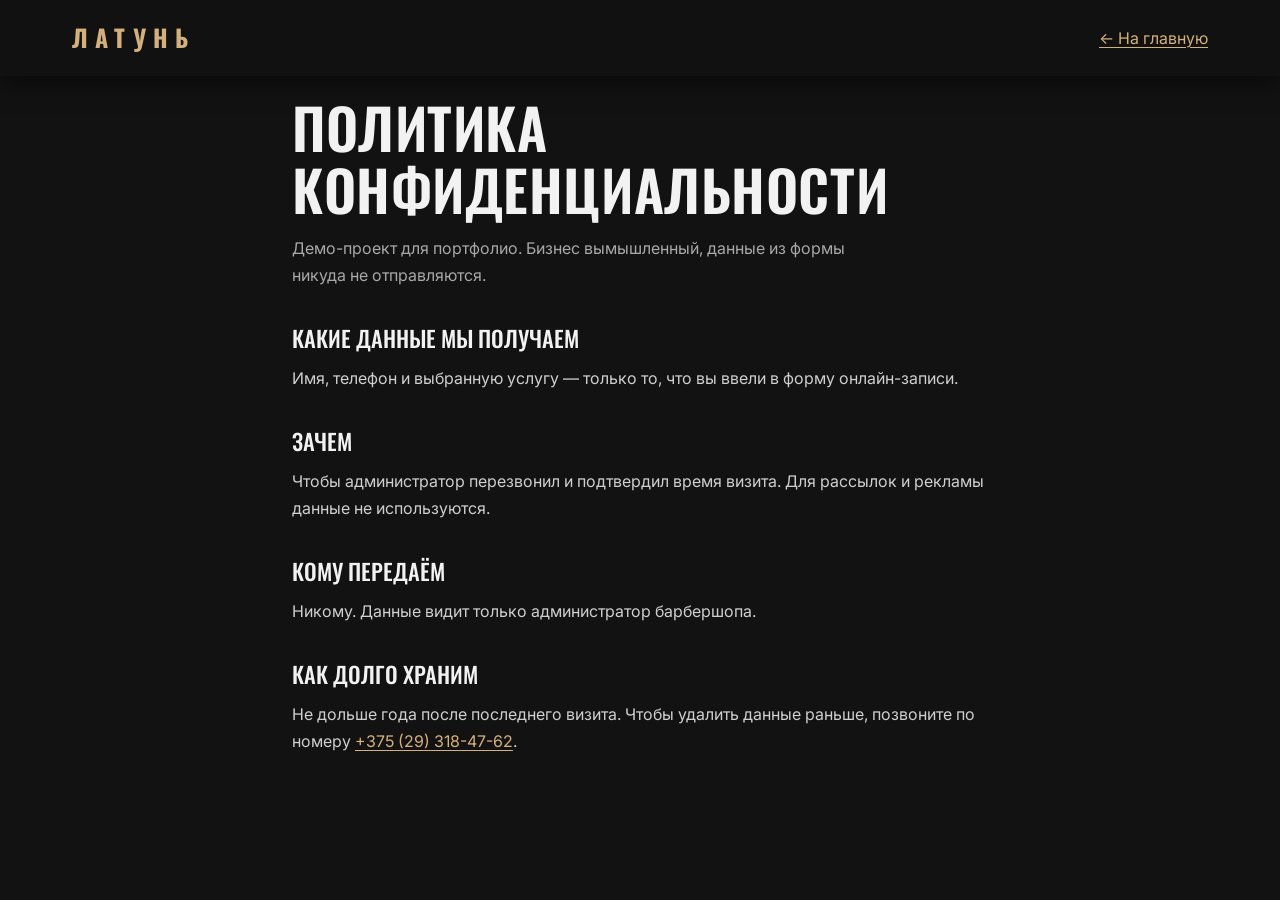
==== privacy.html @ 8900e9d7 "Латунь: адаптивный лендинг барбершопа со слайдером, галереей и формой записи (демо)" ====
<!DOCTYPE html>
<html lang="ru">
<head>
  <meta charset="UTF-8">
  <meta name="viewport" content="width=device-width, initial-scale=1">
  <title>Политика конфиденциальности — Барбершоп «Латунь»</title>
  <meta name="description" content="Как барбершоп «Латунь» обрабатывает имя и телефон из формы онлайн-записи.">
  <meta name="robots" content="noindex">
  <meta name="theme-color" content="#121212">
  <link rel="icon" href="img/favicon.svg" type="image/svg+xml">

  <link rel="preconnect" href="https://fonts.googleapis.com">
  <link rel="preconnect" href="https://fonts.gstatic.com" crossorigin>
  <link href="https://fonts.googleapis.com/css2?family=Inter:wght@400;500;600&family=Oswald:wght@400;500;600;700&display=swap" rel="stylesheet">
  <link rel="stylesheet" href="css/styles.css">
</head>
<body>
  <header class="header is-scrolled">
    <div class="container header__inner">
      <a href="index.html" class="logo" aria-label="Латунь — на главную">ЛАТУНЬ</a>
      <a href="index.html" class="link">&larr; На главную</a>
    </div>
  </header>

  <main class="section privacy">
    <div class="container">
      <h1 class="section__title">Политика конфиденциальности</h1>
      <p class="section__lead">Демо-проект для портфолио. Бизнес вымышленный, данные из формы никуда не отправляются.</p>

      <h2>Какие данные мы получаем</h2>
      <p>Имя, телефон и выбранную услугу — только то, что вы ввели в форму онлайн-записи.</p>

      <h2>Зачем</h2>
      <p>Чтобы администратор перезвонил и подтвердил время визита. Для рассылок и рекламы данные не используются.</p>

      <h2>Кому передаём</h2>
      <p>Никому. Данные видит только администратор барбершопа.</p>

      <h2>Как долго храним</h2>
      <p>Не дольше года после последнего визита. Чтобы удалить данные раньше, позвоните по номеру <a class="link" href="tel:+375293184762">+375 (29) 318-47-62</a>.</p>
    </div>
  </main>
</body>
</html>
---- css/styles.css ----
/* ==========================================================================
   Барбершоп «Латунь» — стили
   Mobile-first: базовые стили для телефонов, дальше брейкпоинты
   480 / 768 / 1024 / 1280
   ========================================================================== */

/* ---------- Переменные ---------- */
:root {
  --bg: #121212;
  --bg-alt: #1a1a1a;
  --surface: #202020;
  --line: #2e2e2e;
  --text: #f2f2f2;
  --text-muted: #a8a8a8;
  --brass: #b5895a;
  --brass-light: #d4b07c;
  --on-brass: #121212;
  --danger: #ff8a7a;

  --font-head: "Oswald", "Arial Narrow", sans-serif;
  --font-body: "Inter", system-ui, -apple-system, "Segoe UI", sans-serif;

  --space-1: 0.5rem;
  --space-2: 1rem;
  --space-3: 1.5rem;
  --space-4: 2rem;
  --space-5: 3rem;
  --space-6: 4.5rem;
  --space-7: 6rem;

  --radius: 4px;
  --header-h: 68px;
  --container: 1200px;
  --shadow: 0 10px 30px rgba(0, 0, 0, 0.45);
  --shadow-lift: 0 18px 40px rgba(0, 0, 0, 0.6);
  --ease: cubic-bezier(0.22, 0.61, 0.36, 1);
}

/* ---------- Сброс и база ---------- */
*,
*::before,
*::after { box-sizing: border-box; }

html {
  scroll-behavior: smooth;
  scroll-padding-top: var(--header-h);
  -webkit-text-size-adjust: 100%;
}

body {
  margin: 0;
  background: var(--bg);
  color: var(--text);
  font-family: var(--font-body);
  font-size: 1rem;
  line-height: 1.65;
  overflow-x: hidden;
  -webkit-font-smoothing: antialiased;
}

/* --scrollbar ставит JS: компенсирует исчезнувшую полосу прокрутки, чтобы вёрстка не дёргалась */
body.is-locked { overflow: hidden; padding-right: var(--scrollbar, 0px); }
body.is-locked .header { padding-right: var(--scrollbar, 0px); }
/* секции получают фокус программно после перехода по якорю — рамка не нужна */
[tabindex="-1"]:focus { outline: none; }
[hidden] { display: none !important; }

img { display: block; max-width: 100%; height: auto; }
a { color: inherit; text-decoration: none; }
ul { margin: 0; padding: 0; list-style: none; }
h1, h2, h3, p, figure, blockquote, dl, dd { margin: 0; }
button, input, select { font: inherit; color: inherit; }
button { cursor: pointer; }

svg {
  fill: none;
  stroke: currentColor;
  stroke-width: 2;
  stroke-linecap: round;
  stroke-linejoin: round;
}

:focus-visible {
  outline: 2px solid var(--brass-light);
  outline-offset: 3px;
}

.skip-link {
  position: absolute;
  left: var(--space-2);
  top: -100px;
  z-index: 200;
  min-height: 44px;
  padding: var(--space-1) var(--space-2);
  background: var(--brass);
  color: var(--on-brass);
  font-weight: 600;
}
.skip-link:focus { top: var(--space-2); }

.container {
  width: 100%;
  max-width: var(--container);
  margin-inline: auto;
  padding-inline: 1.25rem;
}

/* ---------- Типографика ---------- */
.eyebrow {
  margin-bottom: var(--space-2);
  color: var(--brass-light);
  font-family: var(--font-head);
  font-size: 0.85rem;
  font-weight: 500;
  letter-spacing: 0.25em;
  text-transform: uppercase;
}

.section__title,
.booking__title {
  font-family: var(--font-head);
  font-size: clamp(2rem, 7vw, 3.5rem);
  font-weight: 600;
  line-height: 1.1;
  text-transform: uppercase;
  letter-spacing: 0.01em;
}

.section__lead {
  max-width: 36rem;
  margin-top: var(--space-2);
  color: var(--text-muted);
}

.link {
  color: var(--brass-light);
  text-decoration: underline;
  text-underline-offset: 3px;
  transition: color 0.2s;
}
.link:hover { color: var(--text); }

/* ---------- Кнопки ---------- */
.btn {
  display: inline-flex;
  align-items: center;
  justify-content: center;
  min-height: 46px;
  padding: 0.7rem 1.4rem;
  border: 1px solid var(--brass);
  border-radius: var(--radius);
  font-family: var(--font-head);
  font-size: 0.95rem;
  font-weight: 500;
  letter-spacing: 0.12em;
  text-transform: uppercase;
  text-align: center;
  transition: background-color 0.25s var(--ease), color 0.25s var(--ease),
              transform 0.25s var(--ease), box-shadow 0.25s var(--ease);
}
.btn--lg { min-height: 54px; padding: 0.9rem 2rem; }

.btn--accent { background: var(--brass); color: var(--on-brass); }
.btn--accent:hover {
  background: var(--brass-light);
  border-color: var(--brass-light);
  transform: translateY(-2px);
  box-shadow: 0 10px 24px rgba(0, 0, 0, 0.5);
}

.btn--outline { background: transparent; color: var(--text); }
.btn--outline:hover {
  background: rgba(181, 137, 90, 0.12);
  color: var(--brass-light);
  transform: translateY(-2px);
}

.icon-btn {
  display: inline-grid;
  place-items: center;
  width: 48px;
  height: 48px;
  flex-shrink: 0;
  padding: 0;
  border: 1px solid var(--line);
  border-radius: 50%;
  background: var(--surface);
  color: var(--text);
  transition: border-color 0.2s, color 0.2s, background-color 0.2s;
}
.icon-btn svg { width: 22px; height: 22px; }
.icon-btn:hover { border-color: var(--brass); color: var(--brass-light); }

/* ---------- Шапка ---------- */
.header {
  position: fixed;
  inset: 0 0 auto;
  z-index: 100;
  height: var(--header-h);
  transition: background-color 0.3s, box-shadow 0.3s;
}
.header.is-scrolled,
.header.is-open {
  background: rgba(18, 18, 18, 0.96);
  box-shadow: 0 6px 24px rgba(0, 0, 0, 0.5);
}

.header__inner {
  display: flex;
  align-items: center;
  justify-content: space-between;
  height: 100%;
}

.logo {
  display: inline-flex;
  align-items: center;
  min-height: 44px;
  font-family: var(--font-head);
  font-size: 1.5rem;
  font-weight: 700;
  letter-spacing: 0.3em;
  color: var(--brass-light);
}

/* Мобильное меню: выезжающая панель */
.nav {
  position: fixed;
  top: var(--header-h);
  left: 0;
  right: 0;
  display: flex;
  flex-direction: column;
  gap: var(--space-4);
  height: calc(100dvh - var(--header-h));
  padding: var(--space-4) 1.25rem;
  background: var(--bg);
  opacity: 0;
  visibility: hidden;
  transform: translateY(-12px);
  transition: opacity 0.3s var(--ease), transform 0.3s var(--ease), visibility 0.3s;
}
.nav.is-open { opacity: 1; visibility: visible; transform: none; }

.nav__list { display: flex; flex-direction: column; gap: var(--space-1); }
.nav__link {
  display: block;
  padding: var(--space-1) 0;
  font-family: var(--font-head);
  font-size: 1.75rem;
  text-transform: uppercase;
  letter-spacing: 0.06em;
  border-bottom: 1px solid var(--line);
  transition: color 0.2s;
}
.nav__link:hover,
.nav__link.is-active { color: var(--brass-light); }

.burger {
  display: flex;
  flex-direction: column;
  justify-content: center;
  gap: 6px;
  width: 48px;
  height: 48px;
  padding: 12px;
  border: 0;
  background: transparent;
}
.burger span {
  display: block;
  height: 2px;
  background: var(--text);
  transition: transform 0.3s var(--ease), opacity 0.2s;
}
.burger[aria-expanded="true"] span:nth-child(1) { transform: translateY(8px) rotate(45deg); }
.burger[aria-expanded="true"] span:nth-child(2) { opacity: 0; }
.burger[aria-expanded="true"] span:nth-child(3) { transform: translateY(-8px) rotate(-45deg); }

/* ---------- Hero ---------- */
.hero {
  position: relative;
  display: flex;
  flex-direction: column;
  justify-content: flex-end;
  min-height: 100vh;
  min-height: 100svh;
  padding: calc(var(--header-h) + var(--space-5)) 0 var(--space-4);
  isolation: isolate;
}
.hero__bg {
  position: absolute;
  inset: 0;
  z-index: -2;
  width: 100%;
  height: 100%;
  object-fit: cover;
}
.hero::after {
  content: "";
  position: absolute;
  inset: 0;
  z-index: -1;
  background:
    linear-gradient(180deg, rgba(18, 18, 18, 0.55) 0%, rgba(18, 18, 18, 0.7) 55%, #121212 100%);
}

.hero__content { margin-bottom: var(--space-5); }
.hero__title {
  font-family: var(--font-head);
  font-size: clamp(2.9rem, 12vw, 7.5rem);
  font-weight: 700;
  line-height: 0.95;
  text-transform: uppercase;
}
.hero__title span { display: block; color: var(--brass-light); }
.hero__subtitle {
  max-width: 32rem;
  margin-top: var(--space-3);
  font-size: clamp(1.05rem, 2.4vw, 1.3rem);
  color: #dcdcdc;
}
.hero__actions {
  display: flex;
  flex-direction: column;
  gap: var(--space-2);
  margin-top: var(--space-4);
}

.facts {
  display: grid;
  grid-template-columns: repeat(3, 1fr);
  border-top: 1px solid rgba(212, 176, 124, 0.35);
}
.facts__item { padding: var(--space-3) var(--space-1) 0 0; }
.facts__item strong {
  display: block;
  font-family: var(--font-head);
  font-size: clamp(1.6rem, 6vw, 2.75rem);
  font-weight: 600;
  line-height: 1;
  color: var(--brass-light);
}
.facts__item span {
  display: block;
  margin-top: 0.35rem;
  font-size: 0.85rem;
  color: var(--text-muted);
}

/* ---------- Секции ---------- */
.section { padding-block: var(--space-6); }
.section--alt { background: var(--bg-alt); }
.section__head { margin-bottom: var(--space-5); }

.card {
  background: var(--surface);
  border: 1px solid var(--line);
  border-radius: var(--radius);
  transition: transform 0.35s var(--ease), box-shadow 0.35s var(--ease), border-color 0.35s;
}
.card:hover {
  transform: translateY(-4px);
  border-color: rgba(181, 137, 90, 0.55);
  box-shadow: var(--shadow-lift);
}

/* ---------- Услуги ---------- */
.services {
  display: grid;
  grid-template-columns: 1fr;
  gap: var(--space-2);
}
.service {
  display: flex;
  flex-direction: column;
  padding: var(--space-4) var(--space-3);
}
.service__icon {
  width: 44px;
  height: 44px;
  margin-bottom: var(--space-3);
  color: var(--brass);
  stroke-width: 2.2;
}
.service__name {
  font-family: var(--font-head);
  font-size: 1.4rem;
  font-weight: 500;
  text-transform: uppercase;
  letter-spacing: 0.03em;
}
.service__desc {
  flex-grow: 1;
  margin-top: var(--space-1);
  color: var(--text-muted);
  font-size: 0.95rem;
}
.service__meta {
  display: flex;
  align-items: baseline;
  justify-content: space-between;
  margin-top: var(--space-3);
  padding-top: var(--space-2);
  border-top: 1px solid var(--line);
}
.service__time { color: var(--text-muted); font-size: 0.9rem; }
.service__price {
  font-family: var(--font-head);
  font-size: 1.6rem;
  font-weight: 600;
  color: var(--brass-light);
}
.services__cat {
  grid-column: 1 / -1;
  margin-top: var(--space-4);
  font-family: var(--font-head);
  font-size: 1rem;
  font-weight: 500;
  letter-spacing: 0.14em;
  text-transform: uppercase;
  color: var(--brass-light);
}
.services__cat:first-child { margin-top: 0; }
.service__tag {
  display: inline-block;
  margin-left: 0.35rem;
  padding: 0.15rem 0.45rem;
  vertical-align: middle;
  border: 1px solid var(--brass);
  border-radius: var(--radius);
  color: var(--brass-light);
  font-family: var(--font-body);
  font-size: 0.7rem;
  font-weight: 600;
  letter-spacing: 0.06em;
  text-transform: lowercase;
}
.service--cta {
  justify-content: center;
  background: var(--brass);
  border-color: var(--brass);
  color: var(--on-brass);
}
.service--cta .service__desc { color: rgba(18, 18, 18, 0.8); }
.service--cta:hover { background: var(--brass-light); border-color: var(--brass-light); }
.service__link {
  margin-top: var(--space-3);
  font-family: var(--font-head);
  font-weight: 600;
  letter-spacing: 0.12em;
  text-transform: uppercase;
}

/* ---------- О нас ---------- */
.about {
  display: grid;
  gap: var(--space-5);
  align-items: center;
}
.about__media img {
  width: 100%;
  aspect-ratio: 4 / 5;
  object-fit: cover;
  border-radius: var(--radius);
  box-shadow: var(--shadow);
}
.about__text p:not(.eyebrow) {
  margin-top: var(--space-2);
  color: #cfcfcf;
}
.about__text .section__title { margin-bottom: var(--space-1); }
.about__text .about__sign { color: var(--text-muted); font-style: italic; }

/* единый тёплый тон для всех фото, чтобы снимки из разных источников смотрелись как один зал */
.hero__bg,
.about__media img,
.gallery__item img { filter: sepia(0.18) saturate(0.8) contrast(1.05); }

.perks {
  display: grid;
  gap: var(--space-2);
  margin-top: var(--space-4);
}
.perks__item {
  display: flex;
  gap: var(--space-2);
  align-items: flex-start;
  color: var(--text-muted);
}
.perks__item strong { color: var(--text); font-weight: 600; }
.perks__item svg {
  flex-shrink: 0;
  width: 26px;
  height: 26px;
  margin-top: 2px;
  color: var(--brass);
}

/* ---------- Мастера ---------- */
.masters {
  display: grid;
  grid-template-columns: 1fr;
  gap: var(--space-3);
}
.master { overflow: hidden; }
.master__photo {
  position: relative;
  overflow: hidden;
  aspect-ratio: 5 / 6;
}
.master__photo img {
  width: 100%;
  height: 100%;
  object-fit: cover;
  filter: sepia(0.18) saturate(0.6) contrast(1.05);
  transition: transform 0.6s var(--ease), filter 0.6s var(--ease);
}
.master:hover .master__photo img {
  transform: scale(1.07);
  filter: sepia(0.18) saturate(0.8) contrast(1.05);
}
.master__badge {
  position: absolute;
  left: var(--space-2);
  top: var(--space-2);
  padding: 0.55rem 0.9rem;
  background: var(--brass);
  color: var(--on-brass);
  font-family: var(--font-head);
  font-size: 0.8rem;
  font-weight: 600;
  letter-spacing: 0.12em;
  text-transform: uppercase;
}
.master__badge--muted {
  background: rgba(18, 18, 18, 0.85);
  color: var(--text);
  letter-spacing: 0.06em;
}
.master__body { padding: var(--space-3); }
.master__name {
  font-family: var(--font-head);
  font-size: 1.6rem;
  font-weight: 500;
  text-transform: uppercase;
}
.master__exp { color: var(--brass-light); font-weight: 500; }
.master__spec { margin-top: 0.25rem; color: var(--text-muted); font-size: 0.95rem; }

/* ---------- Галерея ---------- */
.gallery {
  display: grid;
  grid-template-columns: repeat(2, 1fr);
  gap: var(--space-1);
}
.gallery__item {
  display: block;
  width: 100%;
  padding: 0;
  overflow: hidden;
  border: 0;
  border-radius: var(--radius);
  background: var(--surface);
  aspect-ratio: 1;
}
.gallery__item img {
  width: 100%;
  height: 100%;
  object-fit: cover;
  transition: transform 0.5s var(--ease), opacity 0.3s;
}
.gallery__item:hover img { transform: scale(1.06); opacity: 0.85; }

/* ---------- Лайтбокс ---------- */
.lightbox {
  position: fixed;
  inset: 0;
  z-index: 300;
  display: grid;
  place-items: center;
  padding: var(--space-5) var(--space-2);
  background: rgba(8, 8, 8, 0.94);
  animation: fade-in 0.25s var(--ease);
}
.lightbox__figure { max-width: min(1100px, 100%); }
.lightbox__figure img {
  max-height: 78vh;
  margin-inline: auto;
  border-radius: var(--radius);
  box-shadow: var(--shadow-lift);
}
.lightbox__figure figcaption {
  margin-top: var(--space-2);
  text-align: center;
  color: var(--text-muted);
}
.lightbox__close { position: absolute; top: var(--space-2); right: var(--space-2); }
.lightbox__nav { position: absolute; bottom: var(--space-2); }
.lightbox__nav--prev { left: calc(50% - 60px); }
.lightbox__nav--next { right: calc(50% - 60px); }

@keyframes fade-in { from { opacity: 0; } }

/* ---------- Отзывы ---------- */
.slider { max-width: 860px; margin-inline: auto; }
.slider__viewport { overflow: hidden; touch-action: pan-y; }
.slider__track {
  display: flex;
  transition: transform 0.55s var(--ease);
}
.review {
  flex: 0 0 100%;
  padding: var(--space-2) var(--space-1);
  text-align: center;
}
.review__stars {
  font-size: 1.4rem;
  letter-spacing: 0.2em;
  color: var(--brass-light);
}
.review__star-off { color: #555; }
.review__text {
  margin-top: var(--space-3);
  font-family: var(--font-head);
  font-size: clamp(1.15rem, 3vw, 1.55rem);
  font-weight: 400;
  line-height: 1.45;
}
.review__author {
  margin-top: var(--space-3);
  color: var(--text-muted);
  letter-spacing: 0.15em;
  text-transform: uppercase;
  font-size: 0.85rem;
}
.review__author time {
  display: block;
  margin-top: 0.2rem;
  letter-spacing: 0.04em;
  text-transform: none;
  color: #8a8a8a;
}
.review__reply {
  max-width: 600px;
  margin: var(--space-3) auto 0;
  padding: var(--space-2) var(--space-3);
  border-left: 2px solid var(--brass);
  background: var(--surface);
  text-align: left;
  font-size: 0.9rem;
  color: #cfcfcf;
}
.review__reply-title {
  margin-bottom: 0.25rem;
  font-size: 0.75rem;
  font-weight: 600;
  letter-spacing: 0.12em;
  text-transform: uppercase;
  color: var(--brass-light);
}

/* на телефоне точки — отдельной строкой над стрелками, иначе стрелки не помещаются */
.slider__controls {
  display: flex;
  flex-wrap: wrap;
  align-items: center;
  justify-content: center;
  gap: var(--space-1) var(--space-3);
  margin-top: var(--space-4);
}
.slider__dots { display: flex; flex-basis: 100%; justify-content: center; order: -1; gap: 2px; }
.slider__dot {
  width: 28px;
  height: 44px;
  padding: 0;
  border: 0;
  background: transparent;
  position: relative;
}
.slider__dot::before {
  content: "";
  position: absolute;
  inset: 50% auto auto 50%;
  width: 8px;
  height: 8px;
  border-radius: 50%;
  background: #555;
  transform: translate(-50%, -50%);
  transition: background-color 0.3s, width 0.3s;
}
.slider__dot[aria-current="true"]::before { width: 22px; border-radius: 4px; background: var(--brass); }

/* ---------- Запись ---------- */
.booking {
  position: relative;
  background:
    linear-gradient(rgba(18, 18, 18, 0.88), rgba(18, 18, 18, 0.92)),
    url("https://images.unsplash.com/photo-1503951914875-452162b0f3f1?w=1600&q=60&fit=crop") center / cover;
}
.booking__inner {
  display: grid;
  gap: var(--space-5);
  align-items: center;
}
.booking__title { font-size: clamp(2.1rem, 7vw, 4rem); }
.booking__text p:not(.eyebrow) {
  max-width: 30rem;
  margin-top: var(--space-3);
  color: #cfcfcf;
}
.booking__text .booking__promo {
  padding-left: var(--space-2);
  border-left: 2px solid var(--brass);
  color: var(--text);
}
.booking__promo strong { color: var(--brass-light); letter-spacing: 0.06em; }
.booking__box {
  padding: var(--space-4) var(--space-3);
  background: var(--bg-alt);
  border: 1px solid var(--line);
  border-radius: var(--radius);
  box-shadow: var(--shadow);
}

.form { display: grid; gap: var(--space-3); }
.form__field { display: grid; gap: 0.4rem; }
.form__field label {
  font-size: 0.85rem;
  font-weight: 600;
  letter-spacing: 0.08em;
  text-transform: uppercase;
  color: var(--text-muted);
}
.form__field input,
.form__field select {
  width: 100%;
  min-height: 52px;
  padding: 0.75rem 1rem;
  background: var(--bg);
  border: 1px solid #3a3a3a;
  border-radius: var(--radius);
  transition: border-color 0.2s;
}
.form__field select {
  appearance: none;
  background-image: url("data:image/svg+xml,%3Csvg xmlns='http://www.w3.org/2000/svg' viewBox='0 0 24 24' fill='none' stroke='%23d4b07c' stroke-width='2'%3E%3Cpath d='M6 9l6 6 6-6'/%3E%3C/svg%3E");
  background-repeat: no-repeat;
  background-position: right 1rem center;
  background-size: 18px;
  padding-right: 3rem;
}
.form__field input::placeholder { color: #8a8a8a; }
.form__field input:hover,
.form__field select:hover { border-color: #555; }
.form__field input:focus,
.form__field select:focus { border-color: var(--brass); }
.form__field input[aria-invalid="true"] { border-color: var(--danger); }
.form__error {
  min-height: 1.2em;
  font-size: 0.85rem;
  color: var(--danger);
}
.form__submit { width: 100%; }
.form__note { font-size: 0.8rem; color: var(--text-muted); }

.form-success {
  text-align: center;
  padding: var(--space-3) 0;
  animation: fade-in 0.4s var(--ease);
}
.form-success:focus { outline: none; }
.form-success svg {
  width: 64px;
  height: 64px;
  margin: 0 auto var(--space-3);
  color: var(--brass);
}
.form-success h3 {
  font-family: var(--font-head);
  font-size: 1.9rem;
  font-weight: 500;
  text-transform: uppercase;
}
.form-success p { margin-top: var(--space-2); color: #cfcfcf; }
.form-success__again { margin-top: var(--space-4); }
.form-success .form-success__demo { font-size: 0.8125rem; color: #8a8a8a; }
.form__submit:disabled { opacity: 0.6; cursor: default; transform: none; }

/* ---------- Контакты ---------- */
.contacts { display: grid; gap: var(--space-5); }
.contacts__list {
  display: grid;
  gap: var(--space-3);
  margin: var(--space-4) 0;
}
.contacts__list dt {
  font-size: 0.8rem;
  font-weight: 600;
  letter-spacing: 0.12em;
  text-transform: uppercase;
  color: var(--text-muted);
}
.contacts__list dd {
  margin-top: 0.2rem;
  font-family: var(--font-head);
  font-size: 1.4rem;
}
.contacts__phone { text-decoration: none; }

.socials { display: flex; gap: var(--space-2); }
.social {
  display: grid;
  place-items: center;
  width: 52px;
  height: 52px;
  border: 1px solid var(--line);
  border-radius: 50%;
  color: var(--text);
  transition: background-color 0.25s, color 0.25s, border-color 0.25s, transform 0.25s var(--ease);
}
.social svg { width: 22px; height: 22px; stroke-width: 1.8; }
.social:hover {
  background: var(--brass);
  border-color: var(--brass);
  color: var(--on-brass);
  transform: translateY(-3px);
}
.socials--sm .social { width: 44px; height: 44px; }

.contacts__map iframe {
  display: block;
  width: 100%;
  height: 340px;
  border: 1px solid var(--line);
  border-radius: var(--radius);
  /* тёмная карта под стиль сайта */
  filter: invert(0.92) hue-rotate(180deg) grayscale(0.4) contrast(0.9);
}
.contacts__map-link { display: inline-block; padding-block: 0.75rem; font-size: 0.9rem; }

/* ---------- Футер ---------- */
.footer {
  padding: var(--space-5) 0 var(--space-3);
  border-top: 1px solid var(--line);
}
.footer__inner {
  display: grid;
  gap: var(--space-3);
  justify-items: start;
}
.footer__nav { display: flex; flex-wrap: wrap; gap: var(--space-1) var(--space-3); }
.footer__nav a { display: inline-block; padding-block: 0.6rem; color: var(--text-muted); transition: color 0.2s; }
.footer__nav a:hover { color: var(--brass-light); }
.footer__bottom {
  display: flex;
  flex-wrap: wrap;
  gap: var(--space-1) var(--space-3);
  width: 100%;
  padding-top: var(--space-3);
  border-top: 1px solid var(--line);
  font-size: 0.875rem;
  color: var(--text-muted);
}
.footer__bottom a { display: inline-block; padding-block: 0.75rem; }
.footer__bottom p { padding-block: 0.75rem; }
.footer__demo { font-size: 0.8rem; color: #8a8a8a; }

/* ---------- Страница политики ---------- */
.privacy { padding-top: calc(var(--header-h) + var(--space-5)); }
.privacy .container { max-width: 760px; }
/* «конфиденциальности» — длинное слово, на 320px не влезает в обычный размер заголовка */
.privacy h1 { font-size: clamp(1.5rem, 7vw, 3.5rem); hyphens: auto; }
.privacy h2 {
  margin-top: var(--space-4);
  font-family: var(--font-head);
  font-size: 1.4rem;
  font-weight: 500;
  text-transform: uppercase;
}
.privacy h2 + p { margin-top: var(--space-1); color: #cfcfcf; }

/* ---------- Кнопка «Наверх» ---------- */
.to-top {
  position: fixed;
  right: 1.25rem;
  bottom: 1.25rem;
  z-index: 90;
  background: var(--brass);
  border-color: var(--brass);
  color: var(--on-brass);
  box-shadow: var(--shadow);
  opacity: 0;
  visibility: hidden;
  transform: translateY(16px);
  transition: opacity 0.3s, transform 0.3s var(--ease), visibility 0.3s, background-color 0.2s;
}
.to-top.is-visible { opacity: 1; visibility: visible; transform: none; }
.to-top:hover { background: var(--brass-light); color: var(--on-brass); }

/* ---------- Анимация появления ---------- */
.js .reveal {
  opacity: 0;
  transform: translateY(28px);
  transition: opacity 0.8s var(--ease), transform 0.8s var(--ease);
}
.js .reveal.is-visible { opacity: 1; transform: none; }

/* ==========================================================================
   Брейкпоинты
   ========================================================================== */

@media (min-width: 480px) {
  .container { padding-inline: 1.5rem; }
  .hero__actions { flex-direction: row; flex-wrap: wrap; }
  .services { grid-template-columns: repeat(2, 1fr); }
  .masters { grid-template-columns: repeat(2, 1fr); }
}

@media (min-width: 768px) {
  :root { --header-h: 76px; }
  .section { padding-block: var(--space-7); }
  .gallery { grid-template-columns: repeat(3, 1fr); gap: var(--space-2); }
  .gallery li:first-child { grid-column: span 2; grid-row: span 2; }
  /* последняя работа шире — сетка закрывается без пустых ячеек */
  .gallery li:last-child { grid-column: span 2; }
  .gallery li:last-child .gallery__item { position: relative; aspect-ratio: auto; height: 100%; }
  .gallery li:last-child img { position: absolute; inset: 0; }
  .facts__item span { font-size: 0.95rem; }
  .booking__box { padding: var(--space-5) var(--space-4); }
  .slider__controls { flex-wrap: nowrap; gap: var(--space-3); }
  .slider__dots { flex-basis: auto; order: 0; }
  .footer__inner {
    grid-template-columns: auto 1fr auto;
    align-items: center;
  }
  .footer__nav { justify-content: center; }
  .footer__bottom { grid-column: 1 / -1; justify-content: space-between; }
  .footer__demo { grid-column: 1 / -1; }
  .lightbox__nav { top: 50%; bottom: auto; transform: translateY(-50%); }
  .lightbox__nav--prev { left: var(--space-3); }
  .lightbox__nav--next { right: var(--space-3); }
  .lightbox { padding: var(--space-5) 6rem; }
}

@media (min-width: 1024px) {
  .burger { display: none; }
  .nav {
    position: static;
    flex-direction: row;
    align-items: center;
    gap: var(--space-4);
    height: auto;
    padding: 0;
    background: none;
    opacity: 1;
    visibility: visible;
    transform: none;
  }
  .nav__list { flex-direction: row; gap: var(--space-3); }
  .nav__link {
    padding: 0.25rem 0;
    font-size: 0.95rem;
    letter-spacing: 0.14em;
    border-bottom: 1px solid transparent;
  }
  .nav__link:hover,
  .nav__link.is-active { border-bottom-color: var(--brass); }

  .services { grid-template-columns: repeat(4, 1fr); }
  .masters { grid-template-columns: repeat(3, 1fr); }
  .about { grid-template-columns: 5fr 6fr; gap: var(--space-7); }
  .gallery { grid-template-columns: repeat(4, 1fr); }
  .booking__inner { grid-template-columns: 1fr 1fr; gap: var(--space-7); }
  .contacts { grid-template-columns: 2fr 3fr; align-items: center; gap: var(--space-6); }
  .contacts__map iframe { height: 440px; }
  .facts { max-width: 760px; }
}

@media (min-width: 1280px) {
  .container { padding-inline: 2rem; }
  .hero__content { margin-bottom: var(--space-6); }
  .service { padding: var(--space-5) var(--space-4); }
}

/* ---------- Уменьшенная анимация ---------- */
@media (prefers-reduced-motion: reduce) {
  html { scroll-behavior: auto; }
  *,
  *::before,
  *::after {
    animation-duration: 0.01ms !important;
    transition-duration: 0.01ms !important;
  }
  .js .reveal { opacity: 1; transform: none; }
}
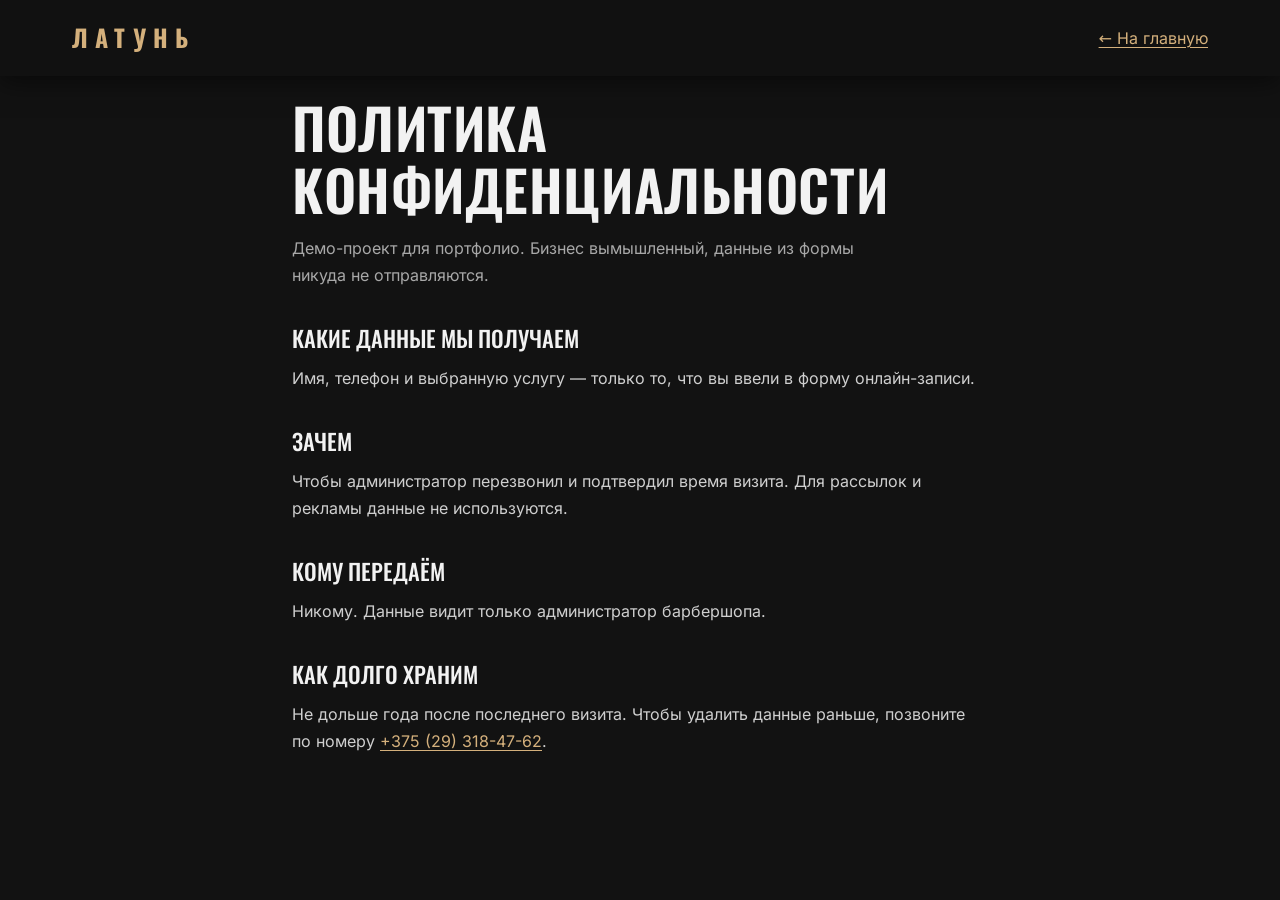
==== commit 45c8449c: "QA: локальные шрифты и адаптивное hero, доступные подписи контактов и контраст Co-Authored-By: Codex" ====
--- a/privacy.html
+++ b/privacy.html
@@ -9,9 +9,9 @@
   <meta name="theme-color" content="#121212">
   <link rel="icon" href="img/favicon.svg" type="image/svg+xml">
 
-  <link rel="preconnect" href="https://fonts.googleapis.com">
-  <link rel="preconnect" href="https://fonts.gstatic.com" crossorigin>
-  <link href="https://fonts.googleapis.com/css2?family=Inter:wght@400;500;600&family=Oswald:wght@400;500;600;700&display=swap" rel="stylesheet">
+  <link rel="preload" href="fonts/inter-cyrillic-1e8edb2f.woff2" as="font" type="font/woff2" crossorigin>
+  <link rel="preload" href="fonts/oswald-cyrillic-df048330.woff2" as="font" type="font/woff2" crossorigin>
+  <link rel="stylesheet" href="css/fonts.css">
   <link rel="stylesheet" href="css/styles.css">
 </head>
 <body>
@@ -37,7 +37,7 @@
       <p>Никому. Данные видит только администратор барбершопа.</p>
 
       <h2>Как долго храним</h2>
-      <p>Не дольше года после последнего визита. Чтобы удалить данные раньше, позвоните по номеру <a class="link" href="tel:+375293184762">+375 (29) 318-47-62</a>.</p>
+      <p>Не дольше года после последнего визита. Чтобы удалить данные раньше, позвоните по номеру <span role="img" class="link demo-link" aria-label="Телефон +375 (29) 318-47-62 (в демо не активно)" title="Демо-проект: ссылка не активна">+375 (29) 318-47-62</span>.</p>
     </div>
   </main>
 </body>
--- a/css/fonts.css
+++ b/css/fonts.css
@@ -0,0 +1,113 @@
+/* Local Google Fonts: original families, Latin and Cyrillic subsets. */
+@font-face {
+  font-family: 'Inter';
+  font-style: normal;
+  font-weight: 400;
+  font-display: swap;
+  src: url(../fonts/inter-cyrillic-1e8edb2f.woff2) format('woff2');
+  unicode-range: U+0301, U+0400-045F, U+0490-0491, U+04B0-04B1, U+2116;
+}
+@font-face {
+  font-family: 'Inter';
+  font-style: normal;
+  font-weight: 400;
+  font-display: swap;
+  src: url(../fonts/inter-latin-e3237528.woff2) format('woff2');
+  unicode-range: U+0000-00FF, U+0131, U+0152-0153, U+02BB-02BC, U+02C6, U+02DA, U+02DC, U+0304, U+0308, U+0329, U+2000-206F, U+20AC, U+2122, U+2191, U+2193, U+2212, U+2215, U+FEFF, U+FFFD;
+}
+@font-face {
+  font-family: 'Inter';
+  font-style: normal;
+  font-weight: 500;
+  font-display: swap;
+  src: url(../fonts/inter-cyrillic-1e8edb2f.woff2) format('woff2');
+  unicode-range: U+0301, U+0400-045F, U+0490-0491, U+04B0-04B1, U+2116;
+}
+@font-face {
+  font-family: 'Inter';
+  font-style: normal;
+  font-weight: 500;
+  font-display: swap;
+  src: url(../fonts/inter-latin-e3237528.woff2) format('woff2');
+  unicode-range: U+0000-00FF, U+0131, U+0152-0153, U+02BB-02BC, U+02C6, U+02DA, U+02DC, U+0304, U+0308, U+0329, U+2000-206F, U+20AC, U+2122, U+2191, U+2193, U+2212, U+2215, U+FEFF, U+FFFD;
+}
+@font-face {
+  font-family: 'Inter';
+  font-style: normal;
+  font-weight: 600;
+  font-display: swap;
+  src: url(../fonts/inter-cyrillic-1e8edb2f.woff2) format('woff2');
+  unicode-range: U+0301, U+0400-045F, U+0490-0491, U+04B0-04B1, U+2116;
+}
+@font-face {
+  font-family: 'Inter';
+  font-style: normal;
+  font-weight: 600;
+  font-display: swap;
+  src: url(../fonts/inter-latin-e3237528.woff2) format('woff2');
+  unicode-range: U+0000-00FF, U+0131, U+0152-0153, U+02BB-02BC, U+02C6, U+02DA, U+02DC, U+0304, U+0308, U+0329, U+2000-206F, U+20AC, U+2122, U+2191, U+2193, U+2212, U+2215, U+FEFF, U+FFFD;
+}
+@font-face {
+  font-family: 'Oswald';
+  font-style: normal;
+  font-weight: 400;
+  font-display: swap;
+  src: url(../fonts/oswald-cyrillic-df048330.woff2) format('woff2');
+  unicode-range: U+0301, U+0400-045F, U+0490-0491, U+04B0-04B1, U+2116;
+}
+@font-face {
+  font-family: 'Oswald';
+  font-style: normal;
+  font-weight: 400;
+  font-display: swap;
+  src: url(../fonts/oswald-latin-b2de6009.woff2) format('woff2');
+  unicode-range: U+0000-00FF, U+0131, U+0152-0153, U+02BB-02BC, U+02C6, U+02DA, U+02DC, U+0304, U+0308, U+0329, U+2000-206F, U+20AC, U+2122, U+2191, U+2193, U+2212, U+2215, U+FEFF, U+FFFD;
+}
+@font-face {
+  font-family: 'Oswald';
+  font-style: normal;
+  font-weight: 500;
+  font-display: swap;
+  src: url(../fonts/oswald-cyrillic-df048330.woff2) format('woff2');
+  unicode-range: U+0301, U+0400-045F, U+0490-0491, U+04B0-04B1, U+2116;
+}
+@font-face {
+  font-family: 'Oswald';
+  font-style: normal;
+  font-weight: 500;
+  font-display: swap;
+  src: url(../fonts/oswald-latin-b2de6009.woff2) format('woff2');
+  unicode-range: U+0000-00FF, U+0131, U+0152-0153, U+02BB-02BC, U+02C6, U+02DA, U+02DC, U+0304, U+0308, U+0329, U+2000-206F, U+20AC, U+2122, U+2191, U+2193, U+2212, U+2215, U+FEFF, U+FFFD;
+}
+@font-face {
+  font-family: 'Oswald';
+  font-style: normal;
+  font-weight: 600;
+  font-display: swap;
+  src: url(../fonts/oswald-cyrillic-df048330.woff2) format('woff2');
+  unicode-range: U+0301, U+0400-045F, U+0490-0491, U+04B0-04B1, U+2116;
+}
+@font-face {
+  font-family: 'Oswald';
+  font-style: normal;
+  font-weight: 600;
+  font-display: swap;
+  src: url(../fonts/oswald-latin-b2de6009.woff2) format('woff2');
+  unicode-range: U+0000-00FF, U+0131, U+0152-0153, U+02BB-02BC, U+02C6, U+02DA, U+02DC, U+0304, U+0308, U+0329, U+2000-206F, U+20AC, U+2122, U+2191, U+2193, U+2212, U+2215, U+FEFF, U+FFFD;
+}
+@font-face {
+  font-family: 'Oswald';
+  font-style: normal;
+  font-weight: 700;
+  font-display: swap;
+  src: url(../fonts/oswald-cyrillic-df048330.woff2) format('woff2');
+  unicode-range: U+0301, U+0400-045F, U+0490-0491, U+04B0-04B1, U+2116;
+}
+@font-face {
+  font-family: 'Oswald';
+  font-style: normal;
+  font-weight: 700;
+  font-display: swap;
+  src: url(../fonts/oswald-latin-b2de6009.woff2) format('woff2');
+  unicode-range: U+0000-00FF, U+0131, U+0152-0153, U+02BB-02BC, U+02C6, U+02DA, U+02DC, U+0304, U+0308, U+0329, U+2000-206F, U+20AC, U+2122, U+2191, U+2193, U+2212, U+2215, U+FEFF, U+FFFD;
+}
--- a/css/styles.css
+++ b/css/styles.css
@@ -442,7 +442,7 @@
   border-color: var(--brass);
   color: var(--on-brass);
 }
-.service--cta .service__desc { color: rgba(18, 18, 18, 0.8); }
+.service--cta .service__desc { color: #252017; }
 .service--cta:hover { background: var(--brass-light); border-color: var(--brass-light); }
 .service__link {
   margin-top: var(--space-3);
@@ -994,3 +994,11 @@
   }
   .js .reveal { opacity: 1; transform: none; }
 }
+
+/* Защита картинок: без перетаскивания и без меню «сохранить» при долгом нажатии */
+img { -webkit-user-drag: none; user-select: none; -webkit-touch-callout: none; }
+
+/* Демо: декоративные «ссылки» (соцсети, телефон) */
+.demo-link { cursor: default; }
+.link.demo-link:hover { color: var(--brass-light); }
+.social.demo-link:hover { background: none; border-color: var(--line); color: var(--text); transform: none; }
